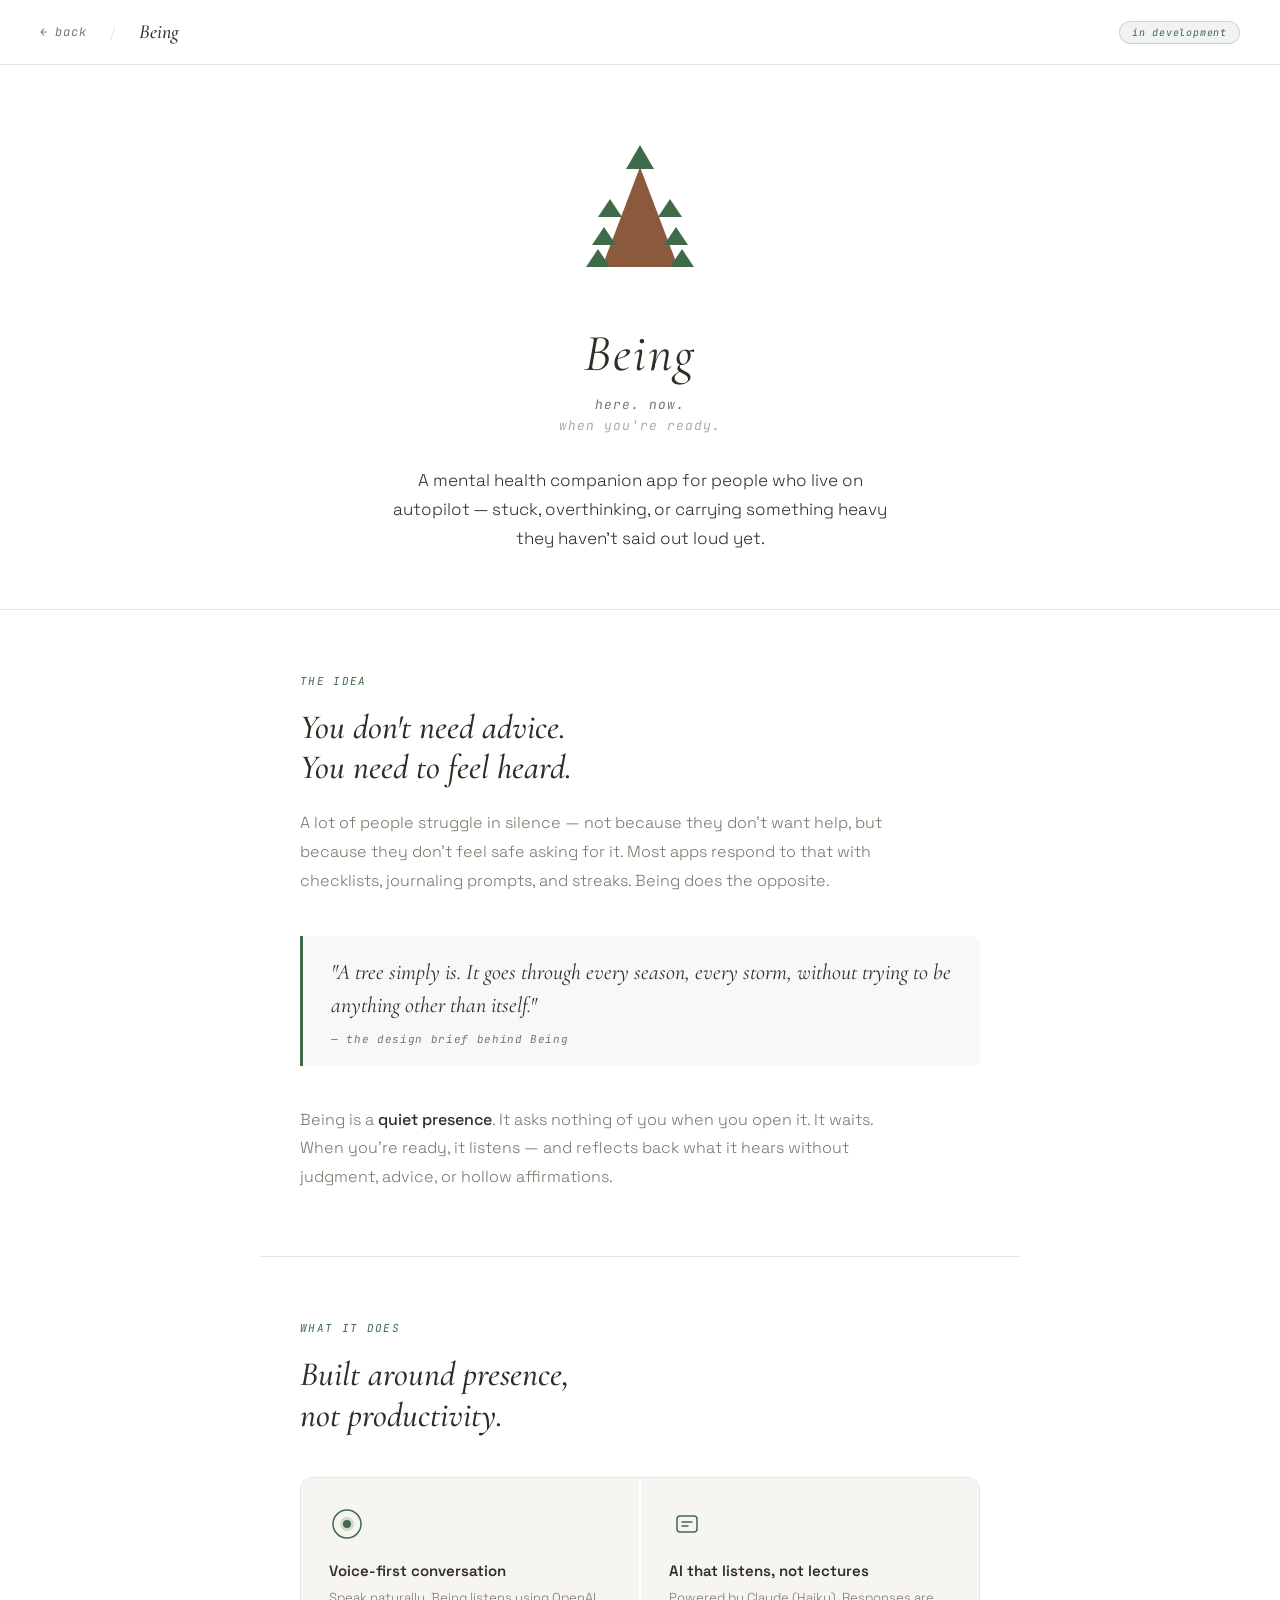
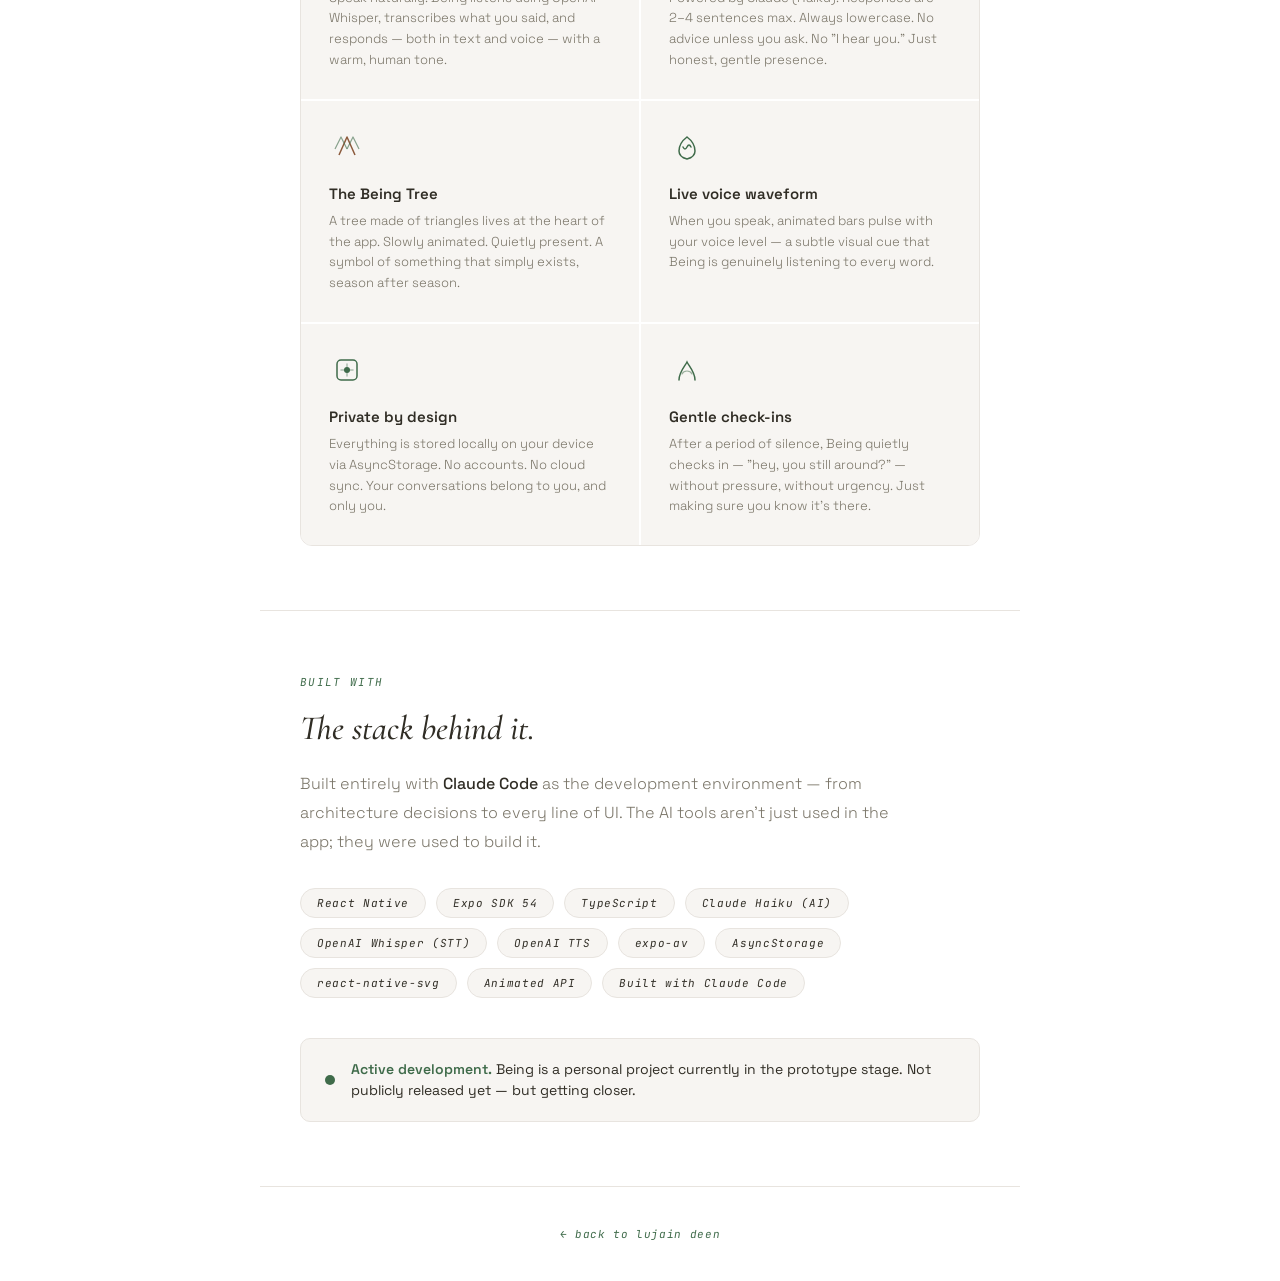
==== being.html @ f58f694e "Add Being project showcase page Full project page with tree SVG, feature grid, tech stack, philosoph" ====
<!DOCTYPE html>
<html lang="en">
<head>
  <meta charset="UTF-8" />
  <meta name="viewport" content="width=device-width, initial-scale=1.0" />
  <title>Being — Mental Health Companion App</title>
  <link rel="preconnect" href="https://fonts.googleapis.com" />
  <link rel="preconnect" href="https://fonts.gstatic.com" crossorigin />
  <link href="https://fonts.googleapis.com/css2?family=Space+Grotesk:wght@300;400;500;600;700&family=Cormorant+Garamond:ital,wght@1,400;1,500;1,600&family=JetBrains+Mono:ital,wght@1,400&display=swap" rel="stylesheet" />
  <style>
    :root {
      --bg:      #FFFFFF;
      --ink:     #302D25;
      --muted:   #7A7568;
      --foliage: #3F6B4A;
      --trunk:   #8B5A3C;
      --soft:    #F7F5F2;
      --border:  #E8E4DF;
    }

    * { box-sizing: border-box; margin: 0; padding: 0; }

    body {
      font-family: 'Space Grotesk', sans-serif;
      background: var(--bg);
      color: var(--ink);
      min-height: 100vh;
    }

    /* ── NAV ── */
    nav {
      padding: 20px 40px;
      display: flex;
      align-items: center;
      gap: 24px;
      border-bottom: 1px solid var(--border);
    }
    .nav-back {
      font-family: 'JetBrains Mono', monospace;
      font-style: italic;
      font-size: 12px;
      color: var(--muted);
      text-decoration: none;
      letter-spacing: 0.06em;
      transition: color 0.2s;
    }
    .nav-back:hover { color: var(--foliage); }
    .nav-sep { color: var(--border); font-size: 14px; }
    .nav-title {
      font-family: 'Cormorant Garamond', serif;
      font-style: italic;
      font-weight: 500;
      font-size: 20px;
      color: var(--ink);
    }
    .nav-badge {
      margin-left: auto;
      font-family: 'JetBrains Mono', monospace;
      font-style: italic;
      font-size: 10px;
      color: var(--foliage);
      background: rgba(63,107,74,0.08);
      border: 1px solid rgba(63,107,74,0.2);
      border-radius: 100px;
      padding: 4px 12px;
      letter-spacing: 0.08em;
    }

    /* ── HERO ── */
    .hero {
      display: flex;
      flex-direction: column;
      align-items: center;
      padding: 72px 40px 56px;
      text-align: center;
      border-bottom: 1px solid var(--border);
    }

    /* Tree SVG */
    .tree-wrap {
      margin-bottom: 36px;
    }

    .hero-wordmark {
      font-family: 'Cormorant Garamond', serif;
      font-style: italic;
      font-weight: 400;
      font-size: 52px;
      color: var(--ink);
      letter-spacing: 0.04em;
      line-height: 1;
      margin-bottom: 16px;
    }

    .hero-tagline {
      font-family: 'JetBrains Mono', monospace;
      font-style: italic;
      font-size: 13px;
      color: var(--muted);
      letter-spacing: 0.08em;
      margin-bottom: 4px;
    }
    .hero-tagline.dim { opacity: 0.6; }

    .hero-desc {
      max-width: 520px;
      margin: 28px auto 0;
      font-size: 17px;
      font-weight: 300;
      line-height: 1.7;
      color: var(--ink);
    }

    /* ── SECTIONS ── */
    .section {
      max-width: 760px;
      margin: 0 auto;
      padding: 64px 40px;
      border-bottom: 1px solid var(--border);
    }
    .section:last-child { border-bottom: none; }

    .section-label {
      font-family: 'JetBrains Mono', monospace;
      font-style: italic;
      font-size: 11px;
      color: var(--foliage);
      letter-spacing: 0.12em;
      text-transform: uppercase;
      margin-bottom: 20px;
    }

    .section-heading {
      font-family: 'Cormorant Garamond', serif;
      font-style: italic;
      font-size: 34px;
      font-weight: 500;
      color: var(--ink);
      line-height: 1.2;
      margin-bottom: 20px;
    }

    .section-body {
      font-size: 16px;
      font-weight: 300;
      line-height: 1.8;
      color: var(--muted);
      max-width: 600px;
    }
    .section-body strong {
      color: var(--ink);
      font-weight: 500;
    }

    /* ── FEATURE GRID ── */
    .feature-grid {
      display: grid;
      grid-template-columns: 1fr 1fr;
      gap: 2px;
      margin-top: 40px;
      border: 1px solid var(--border);
      border-radius: 12px;
      overflow: hidden;
    }

    .feature-card {
      padding: 28px 28px;
      background: var(--soft);
      transition: background 0.2s;
    }
    .feature-card:hover { background: #f0ede8; }

    .feature-icon {
      width: 36px;
      height: 36px;
      margin-bottom: 14px;
    }

    .feature-name {
      font-weight: 600;
      font-size: 15px;
      color: var(--ink);
      margin-bottom: 8px;
    }

    .feature-desc {
      font-size: 13px;
      font-weight: 300;
      line-height: 1.6;
      color: var(--muted);
    }

    /* ── TECH STACK ── */
    .stack-grid {
      display: flex;
      flex-wrap: wrap;
      gap: 10px;
      margin-top: 32px;
    }

    .stack-tag {
      font-family: 'JetBrains Mono', monospace;
      font-style: italic;
      font-size: 11px;
      letter-spacing: 0.06em;
      color: var(--ink);
      background: var(--soft);
      border: 1px solid var(--border);
      border-radius: 100px;
      padding: 7px 16px;
    }

    /* ── PHILOSOPHY QUOTE ── */
    .quote-block {
      border-left: 3px solid var(--foliage);
      padding: 20px 28px;
      margin: 40px 0;
      background: rgba(63,107,74,0.04);
      border-radius: 0 8px 8px 0;
    }

    .quote-text {
      font-family: 'Cormorant Garamond', serif;
      font-style: italic;
      font-size: 22px;
      font-weight: 400;
      color: var(--ink);
      line-height: 1.5;
      margin-bottom: 10px;
    }

    .quote-sub {
      font-family: 'JetBrains Mono', monospace;
      font-style: italic;
      font-size: 11px;
      color: var(--muted);
      letter-spacing: 0.06em;
    }

    /* ── STATUS BANNER ── */
    .status-banner {
      background: var(--soft);
      border: 1px solid var(--border);
      border-radius: 10px;
      padding: 20px 24px;
      display: flex;
      align-items: center;
      gap: 16px;
      margin-top: 40px;
    }

    .status-dot {
      width: 10px;
      height: 10px;
      border-radius: 50%;
      background: var(--foliage);
      flex-shrink: 0;
      animation: pulse 2s ease-in-out infinite;
    }

    @keyframes pulse {
      0%, 100% { opacity: 1; transform: scale(1); }
      50% { opacity: 0.5; transform: scale(0.85); }
    }

    .status-text {
      font-size: 14px;
      font-weight: 400;
      color: var(--ink);
      line-height: 1.5;
    }
    .status-text span {
      font-weight: 600;
      color: var(--foliage);
    }

    /* ── FOOTER ── */
    footer {
      text-align: center;
      padding: 40px;
      font-family: 'JetBrains Mono', monospace;
      font-style: italic;
      font-size: 11px;
      color: var(--muted);
      letter-spacing: 0.06em;
    }
    footer a {
      color: var(--foliage);
      text-decoration: none;
    }
    footer a:hover { text-decoration: underline; }

    /* ── RESPONSIVE ── */
    @media (max-width: 600px) {
      nav { padding: 16px 20px; }
      .hero { padding: 48px 24px 40px; }
      .hero-wordmark { font-size: 40px; }
      .section { padding: 48px 24px; }
      .feature-grid { grid-template-columns: 1fr; }
    }
  </style>
</head>
<body>

  <!-- NAV -->
  <nav>
    <a href="index.html" class="nav-back">← back</a>
    <span class="nav-sep">/</span>
    <span class="nav-title">Being</span>
    <span class="nav-badge">in development</span>
  </nav>

  <!-- HERO -->
  <div class="hero">
    <div class="tree-wrap">
      <svg width="120" height="150" viewBox="0 0 120 150" fill="none" xmlns="http://www.w3.org/2000/svg">
        <!-- Trunk -->
        <polygon points="60,30 22,130 98,130" fill="#8B5A3C"/>
        <!-- Top foliage -->
        <polygon points="60,8 46,32 74,32" fill="#3F6B4A"/>
        <!-- Row 1 leaves -->
        <polygon points="30,62 18,80 42,80" fill="#3F6B4A"/>
        <polygon points="90,62 78,80 102,80" fill="#3F6B4A"/>
        <!-- Row 2 leaves -->
        <polygon points="24,90 12,108 36,108" fill="#3F6B4A"/>
        <polygon points="96,90 84,108 108,108" fill="#3F6B4A"/>
        <!-- Row 3 leaves -->
        <polygon points="18,112 6,130 30,130" fill="#3F6B4A"/>
        <polygon points="102,112 90,130 114,130" fill="#3F6B4A"/>
      </svg>
    </div>

    <h1 class="hero-wordmark">Being</h1>
    <p class="hero-tagline">here. now.</p>
    <p class="hero-tagline dim">when you're ready.</p>

    <p class="hero-desc">
      A mental health companion app for people who live on autopilot — stuck, overthinking, or carrying something heavy they haven't said out loud yet.
    </p>
  </div>

  <!-- THE IDEA -->
  <div class="section">
    <div class="section-label">the idea</div>
    <h2 class="section-heading">You don't need advice.<br>You need to feel heard.</h2>
    <p class="section-body">
      A lot of people struggle in silence — not because they don't want help, but because they don't feel safe asking for it. Most apps respond to that with checklists, journaling prompts, and streaks. Being does the opposite.
    </p>
    <div class="quote-block">
      <p class="quote-text">"A tree simply <em>is</em>. It goes through every season, every storm, without trying to be anything other than itself."</p>
      <p class="quote-sub">— the design brief behind Being</p>
    </div>
    <p class="section-body">
      Being is a <strong>quiet presence</strong>. It asks nothing of you when you open it. It waits. When you're ready, it listens — and reflects back what it hears without judgment, advice, or hollow affirmations.
    </p>
  </div>

  <!-- FEATURES -->
  <div class="section">
    <div class="section-label">what it does</div>
    <h2 class="section-heading">Built around presence,<br>not productivity.</h2>

    <div class="feature-grid">
      <div class="feature-card">
        <svg class="feature-icon" viewBox="0 0 36 36" fill="none">
          <circle cx="18" cy="18" r="14" stroke="#3F6B4A" stroke-width="1.5"/>
          <circle cx="18" cy="18" r="7" fill="#3F6B4A" opacity="0.2"/>
          <circle cx="18" cy="18" r="4" fill="#3F6B4A"/>
        </svg>
        <div class="feature-name">Voice-first conversation</div>
        <div class="feature-desc">Speak naturally. Being listens using OpenAI Whisper, transcribes what you said, and responds — both in text and voice — with a warm, human tone.</div>
      </div>

      <div class="feature-card">
        <svg class="feature-icon" viewBox="0 0 36 36" fill="none">
          <rect x="8" y="10" width="20" height="16" rx="3" stroke="#3F6B4A" stroke-width="1.5"/>
          <path d="M13 16h10M13 20h6" stroke="#3F6B4A" stroke-width="1.5" stroke-linecap="round"/>
        </svg>
        <div class="feature-name">AI that listens, not lectures</div>
        <div class="feature-desc">Powered by Claude (Haiku). Responses are 2–4 sentences max. Always lowercase. No advice unless you ask. No "I hear you." Just honest, gentle presence.</div>
      </div>

      <div class="feature-card">
        <svg class="feature-icon" viewBox="0 0 36 36" fill="none">
          <path d="M10 26 L18 8 L26 26" stroke="#8B5A3C" stroke-width="1.5" stroke-linejoin="round"/>
          <path d="M6 20 L12 8 L18 20" stroke="#3F6B4A" stroke-width="1.2" stroke-linejoin="round" opacity="0.6"/>
          <path d="M18 20 L24 8 L30 20" stroke="#3F6B4A" stroke-width="1.2" stroke-linejoin="round" opacity="0.6"/>
        </svg>
        <div class="feature-name">The Being Tree</div>
        <div class="feature-desc">A tree made of triangles lives at the heart of the app. Slowly animated. Quietly present. A symbol of something that simply exists, season after season.</div>
      </div>

      <div class="feature-card">
        <svg class="feature-icon" viewBox="0 0 36 36" fill="none">
          <path d="M18 8 Q26 14 26 22 Q26 28 18 30 Q10 28 10 22 Q10 14 18 8Z" stroke="#3F6B4A" stroke-width="1.5" fill="none"/>
          <path d="M14 18 Q16 22 18 18 Q20 14 22 18" stroke="#3F6B4A" stroke-width="1.5" stroke-linecap="round" fill="none"/>
        </svg>
        <div class="feature-name">Live voice waveform</div>
        <div class="feature-desc">When you speak, animated bars pulse with your voice level — a subtle visual cue that Being is genuinely listening to every word.</div>
      </div>

      <div class="feature-card">
        <svg class="feature-icon" viewBox="0 0 36 36" fill="none">
          <rect x="8" y="8" width="20" height="20" rx="4" stroke="#3F6B4A" stroke-width="1.5"/>
          <path d="M12 18h12M18 12v12" stroke="#3F6B4A" stroke-width="1.5" stroke-linecap="round" opacity="0.4"/>
          <circle cx="18" cy="18" r="3" fill="#3F6B4A"/>
        </svg>
        <div class="feature-name">Private by design</div>
        <div class="feature-desc">Everything is stored locally on your device via AsyncStorage. No accounts. No cloud sync. Your conversations belong to you, and only you.</div>
      </div>

      <div class="feature-card">
        <svg class="feature-icon" viewBox="0 0 36 36" fill="none">
          <path d="M10 28 C10 20 16 14 18 10 C20 14 26 20 26 28" stroke="#3F6B4A" stroke-width="1.5" stroke-linecap="round" fill="none"/>
          <path d="M13 22 C15 18 21 18 23 22" stroke="#3F6B4A" stroke-width="1.2" stroke-linecap="round" fill="none" opacity="0.5"/>
        </svg>
        <div class="feature-name">Gentle check-ins</div>
        <div class="feature-desc">After a period of silence, Being quietly checks in — "hey, you still around?" — without pressure, without urgency. Just making sure you know it's there.</div>
      </div>
    </div>
  </div>

  <!-- TECH STACK -->
  <div class="section">
    <div class="section-label">built with</div>
    <h2 class="section-heading">The stack behind it.</h2>
    <p class="section-body">
      Built entirely with <strong>Claude Code</strong> as the development environment — from architecture decisions to every line of UI. The AI tools aren't just used in the app; they were used to build it.
    </p>
    <div class="stack-grid">
      <span class="stack-tag">React Native</span>
      <span class="stack-tag">Expo SDK 54</span>
      <span class="stack-tag">TypeScript</span>
      <span class="stack-tag">Claude Haiku (AI)</span>
      <span class="stack-tag">OpenAI Whisper (STT)</span>
      <span class="stack-tag">OpenAI TTS</span>
      <span class="stack-tag">expo-av</span>
      <span class="stack-tag">AsyncStorage</span>
      <span class="stack-tag">react-native-svg</span>
      <span class="stack-tag">Animated API</span>
      <span class="stack-tag">Built with Claude Code</span>
    </div>

    <div class="status-banner">
      <div class="status-dot"></div>
      <p class="status-text"><span>Active development.</span> Being is a personal project currently in the prototype stage. Not publicly released yet — but getting closer.</p>
    </div>
  </div>

  <!-- FOOTER -->
  <footer>
    <a href="index.html">← back to lujain deen</a>
  </footer>

</body>
</html>
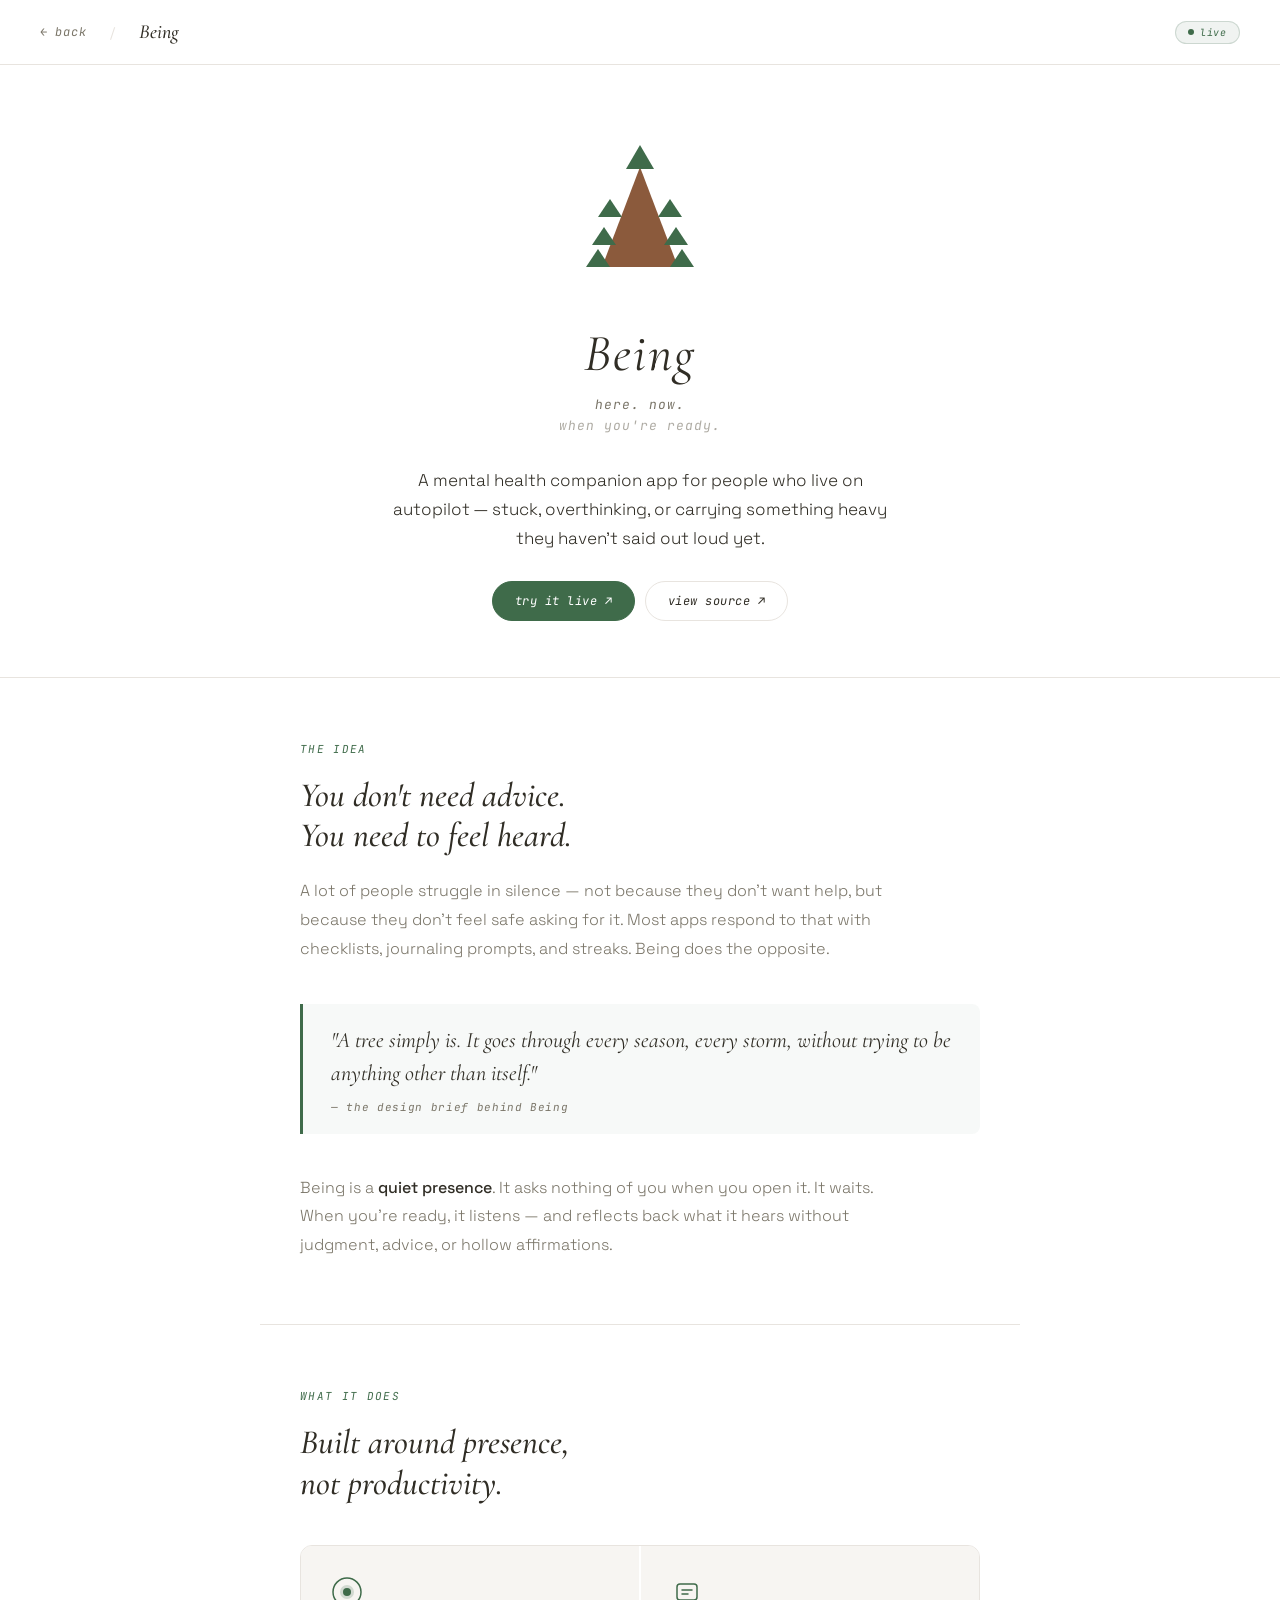
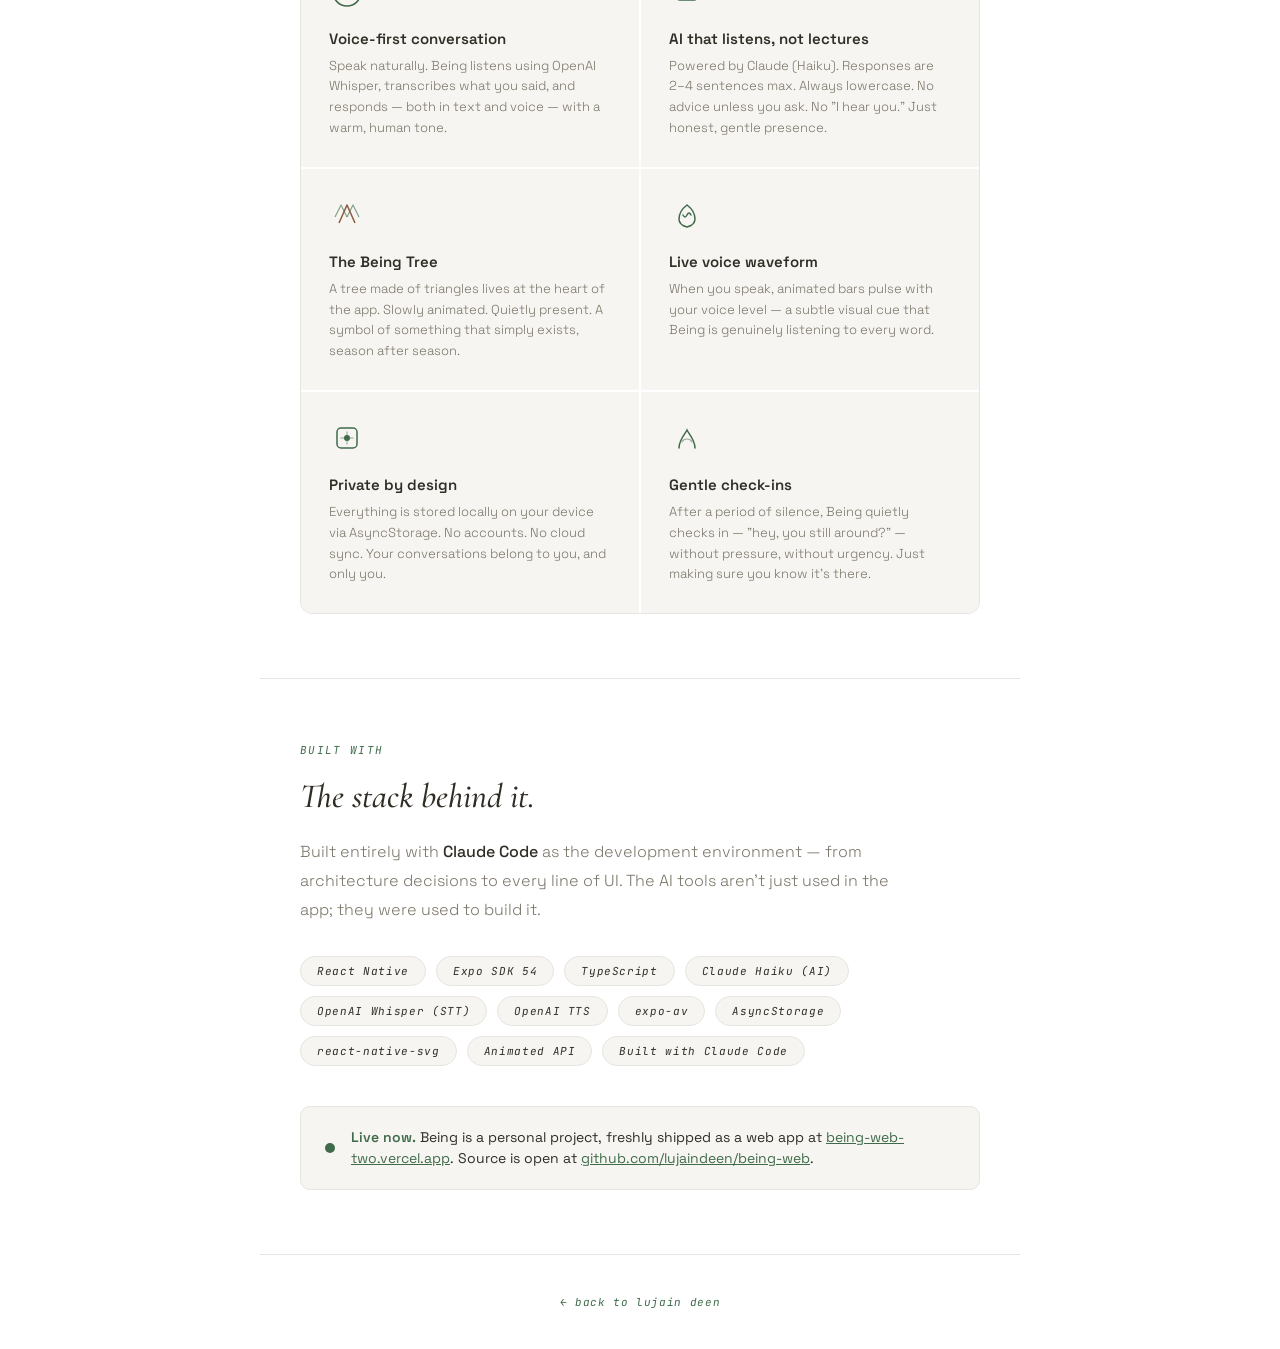
==== commit b5ded5e2: "Mark Being as live, add try-it-live + GitHub CTAs - being.html: 'in development' badge becomes pulsi" ====
--- a/being.html
+++ b/being.html
@@ -64,7 +64,57 @@
       border-radius: 100px;
       padding: 4px 12px;
       letter-spacing: 0.08em;
-    }
+      display: inline-flex;
+      align-items: center;
+      gap: 6px;
+    }
+    .nav-badge::before {
+      content: '';
+      width: 6px;
+      height: 6px;
+      border-radius: 50%;
+      background: var(--foliage);
+      box-shadow: 0 0 0 0 rgba(63,107,74,0.5);
+      animation: livePulse 2s ease-in-out infinite;
+    }
+    @keyframes livePulse {
+      0%, 100% { box-shadow: 0 0 0 0 rgba(63,107,74,0.5); }
+      50% { box-shadow: 0 0 0 4px rgba(63,107,74,0); }
+    }
+
+    /* ── HERO CTAs ── */
+    .hero-ctas {
+      display: flex;
+      flex-wrap: wrap;
+      gap: 10px;
+      margin-top: 28px;
+      justify-content: center;
+    }
+    .hero-cta {
+      font-family: 'JetBrains Mono', monospace;
+      font-style: italic;
+      font-size: 12px;
+      letter-spacing: 0.04em;
+      padding: 11px 22px;
+      border-radius: 100px;
+      text-decoration: none;
+      transition: transform .15s ease, background .2s ease, border-color .2s ease;
+      display: inline-flex;
+      align-items: center;
+      gap: 8px;
+    }
+    .hero-cta.primary {
+      background: var(--foliage);
+      color: #fff;
+      border: 1px solid var(--foliage);
+    }
+    .hero-cta.primary:hover { background: #345b3e; transform: translateY(-1px); }
+    .hero-cta.secondary {
+      background: transparent;
+      color: var(--ink);
+      border: 1px solid var(--border);
+    }
+    .hero-cta.secondary:hover { border-color: var(--ink); transform: translateY(-1px); }
 
     /* ── HERO ── */
     .hero {
@@ -307,7 +357,7 @@
     <a href="index.html" class="nav-back">← back</a>
     <span class="nav-sep">/</span>
     <span class="nav-title">Being</span>
-    <span class="nav-badge">in development</span>
+    <span class="nav-badge">live</span>
   </nav>
 
   <!-- HERO -->
@@ -337,6 +387,15 @@
     <p class="hero-desc">
       A mental health companion app for people who live on autopilot — stuck, overthinking, or carrying something heavy they haven't said out loud yet.
     </p>
+
+    <div class="hero-ctas">
+      <a href="https://being-web-two.vercel.app" target="_blank" rel="noopener" class="hero-cta primary">
+        try it live ↗
+      </a>
+      <a href="https://github.com/lujaindeen/being-web" target="_blank" rel="noopener" class="hero-cta secondary">
+        view source ↗
+      </a>
+    </div>
   </div>
 
   <!-- THE IDEA -->
@@ -443,7 +502,7 @@
 
     <div class="status-banner">
       <div class="status-dot"></div>
-      <p class="status-text"><span>Active development.</span> Being is a personal project currently in the prototype stage. Not publicly released yet — but getting closer.</p>
+      <p class="status-text"><span>Live now.</span> Being is a personal project, freshly shipped as a web app at <a href="https://being-web-two.vercel.app" target="_blank" rel="noopener" style="color:var(--foliage);text-decoration:underline;">being-web-two.vercel.app</a>. Source is open at <a href="https://github.com/lujaindeen/being-web" target="_blank" rel="noopener" style="color:var(--foliage);text-decoration:underline;">github.com/lujaindeen/being-web</a>.</p>
     </div>
   </div>
 
